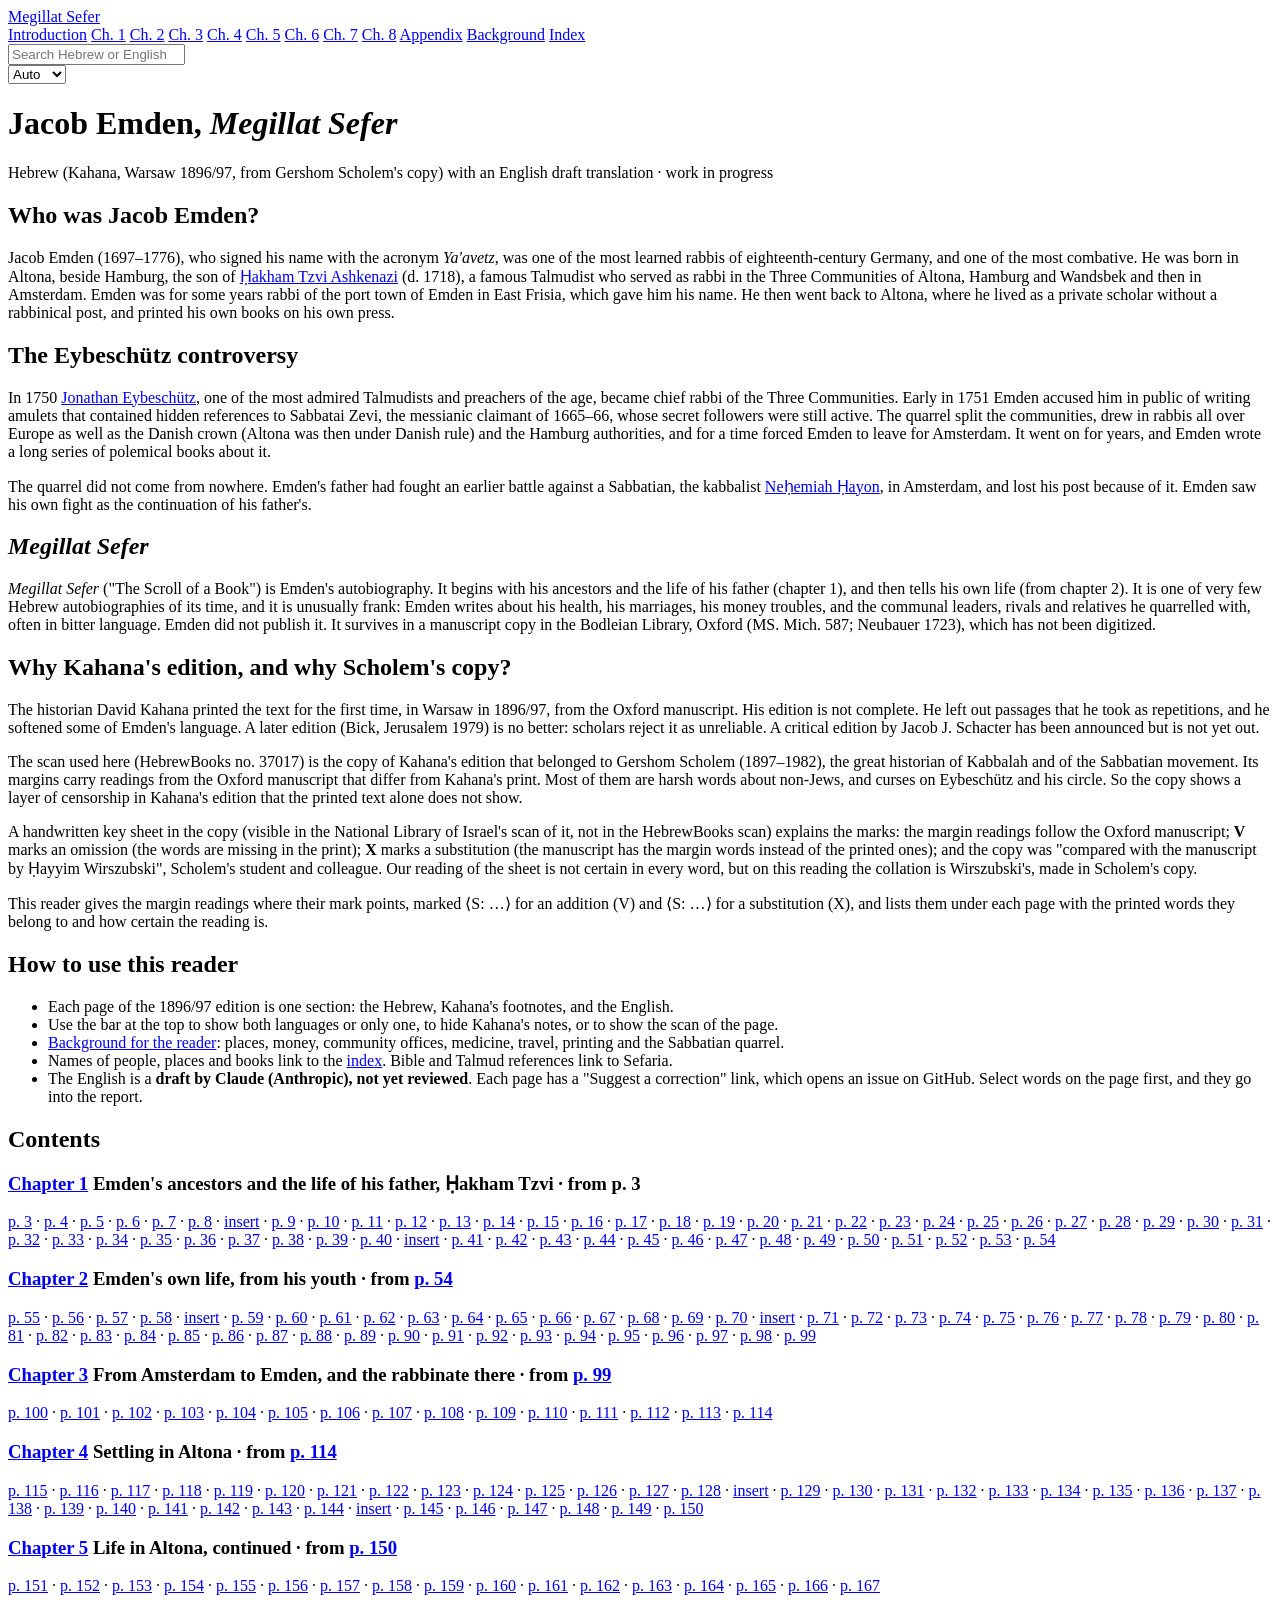
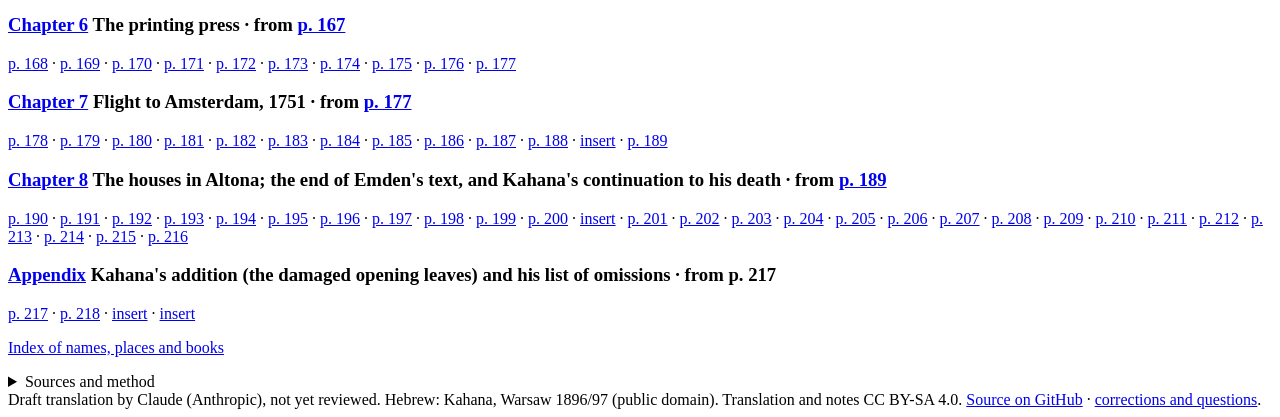
==== docs/index.html @ 3388c462 "Site review fixes: canonical and social tags, descriptions, lang on Hebrew text, CSS/JS version stam" ====
<!doctype html>
<html lang="en"><head><meta charset="utf-8"><meta name="viewport" content="width=device-width, initial-scale=1">
<title>Jacob Emden, Megillat Sefer: Hebrew and English</title>
<meta name="description" content="Reader for Jacob Emden&#x27;s autobiography Megillat Sefer: Kahana&#x27;s Hebrew text (1896/97) from Gershom Scholem&#x27;s annotated copy, with an English draft translation.">
<meta property="og:title" content="Jacob Emden, Megillat Sefer: Hebrew and English"><meta property="og:description" content="Reader for Jacob Emden&#x27;s autobiography Megillat Sefer: Kahana&#x27;s Hebrew text (1896/97) from Gershom Scholem&#x27;s annotated copy, with an English draft translation.">
<meta property="og:type" content="website">
<script>(function(){try{var t=localStorage.getItem('os-theme');if(t&&t!=='auto')document.documentElement.setAttribute('data-theme',t);}catch(e){}})();</script>
<link rel="preconnect" href="https://fonts.googleapis.com"><link rel="preconnect" href="https://fonts.gstatic.com" crossorigin>
<link href="https://fonts.googleapis.com/css2?family=Noto+Serif:ital,wght@0,400;0,600;1,400&family=Noto+Serif+Hebrew:wght@400;600&display=swap" rel="stylesheet">
<link rel="stylesheet" href="style.css?v=93be4be1">
<link rel="stylesheet" href="/assets/os.css">
<script src="/assets/os.js" defer></script>
<!--os:seo-->
<link rel="canonical" href="https://openseforim.org/emden/">
<meta property="og:url" content="https://openseforim.org/emden/">
<meta property="og:site_name" content="Open Seforim">
<meta property="og:image" content="https://openseforim.org/assets/og.png">
<meta property="og:image:width" content="1200">
<meta property="og:image:height" content="630">
<meta name="twitter:card" content="summary_large_image">
<link rel="icon" href="/favicon.svg" type="image/svg+xml">
<link rel="icon" href="/favicon.ico" sizes="any">
<link rel="apple-touch-icon" href="/apple-touch-icon.png">
<script type="application/ld+json">{"@context": "https://schema.org", "@type": "Book", "name": "Jacob Emden, Megillat Sefer", "url": "https://openseforim.org/emden/", "publisher": {"@type": "Organization", "name": "Open Seforim", "url": "https://openseforim.org/"}, "editor": {"@type": "Person", "name": "Ezra Brand"}, "isAccessibleForFree": true, "author": {"@type": "Person", "name": "Jacob Emden"}, "description": "Kahana's Hebrew text (1896/97) from Gershom Scholem's annotated copy, with an English draft translation.", "license": "https://creativecommons.org/licenses/by-sa/4.0/", "isBasedOn": {"@type": "Book", "name": "ed. David Kahana, Warsaw 1896/97 (Gershom Scholem's copy)", "url": "https://hebrewbooks.org/37017"}}</script>
<!--/os:seo-->
</head><body><div class="bar"><div class="wrap barin">
  <a class="brand" href="index.html">Megillat Sefer</a>
  <nav class="nav"><a href="index.html" aria-current=page>Introduction</a> <a href="ch1.html">Ch. 1</a> <a href="ch2.html">Ch. 2</a> <a href="ch3.html">Ch. 3</a> <a href="ch4.html">Ch. 4</a> <a href="ch5.html">Ch. 5</a> <a href="ch6.html">Ch. 6</a> <a href="ch7.html">Ch. 7</a> <a href="ch8.html">Ch. 8</a> <a href="ch9.html">Appendix</a> <a href="background.html">Background</a> <a href="names.html">Index</a></nav>
  <form class="sform" action="search.html" role="search"><input type="search" name="q" placeholder="Search Hebrew or English" aria-label="Search"></form>
  <select id="theme" aria-label="Theme"><option value="auto">Auto</option><option value="light">Light</option><option value="paper">Paper</option><option value="dark">Dark</option></select>
</div></div><div class="wrap" role="main"><div class="top"><h1>Jacob Emden, <i>Megillat Sefer</i></h1><p class="sub">Hebrew (Kahana, Warsaw 1896/97, from Gershom Scholem's copy) with an English draft translation · work in progress</p></div><div class="home"><article class="intro"><h2>Who was Jacob Emden?</h2>
<p>Jacob Emden (1697–1776), who signed his name with the acronym <em>Ya'avetz</em>, was one of the most learned rabbis of
eighteenth-century Germany, and one of the most combative. He was born in Altona, beside Hamburg, the son of
<a href="names.html#hakham-tzvi">Ḥakham Tzvi Ashkenazi</a> (d. 1718), a famous Talmudist who served as rabbi in the Three
Communities of Altona, Hamburg and Wandsbek and then in Amsterdam. Emden was for some years rabbi of the port town of
Emden in East Frisia, which gave him his name. He then went back to Altona, where he lived as a private scholar
without a rabbinical post, and printed his own books on his own press.</p>
<h2>The Eybeschütz controversy</h2>
<p>In 1750 <a href="names.html#eybeschutz">Jonathan Eybeschütz</a>, one of the most admired Talmudists and preachers of the age,
became chief rabbi of the Three Communities. Early in 1751 Emden accused him in public of writing amulets that
contained hidden references to Sabbatai Zevi, the messianic claimant of 1665–66, whose secret followers were still
active. The quarrel split the communities, drew in rabbis all over Europe as well as the Danish crown (Altona was
then under Danish rule) and the Hamburg authorities, and for a time forced Emden to leave for Amsterdam. It went on
for years, and Emden wrote a long series of polemical books about it.</p>
<p>The quarrel did not come from nowhere. Emden's father had fought an earlier battle against a Sabbatian, the
kabbalist <a href="names.html#hayon">Neḥemiah Ḥayon</a>, in Amsterdam, and lost his post because of it. Emden saw his own fight
as the continuation of his father's.</p>
<h2><em>Megillat Sefer</em></h2>
<p><em>Megillat Sefer</em> ("The Scroll of a Book") is Emden's autobiography. It begins with his ancestors and the life of his
father (chapter 1), and then tells his own life (from chapter 2). It is one of very few Hebrew autobiographies of
its time, and it is unusually frank: Emden writes about his health, his marriages, his money troubles, and the
communal leaders, rivals and relatives he quarrelled with, often in bitter language. Emden did not publish it. It
survives in a manuscript copy in the Bodleian Library, Oxford (MS. Mich. 587; Neubauer 1723), which has not been digitized.</p>
<h2>Why Kahana's edition, and why Scholem's copy?</h2>
<p>The historian David Kahana printed the text for the first time, in Warsaw in 1896/97, from the Oxford manuscript.
His edition is not complete. He left out passages that he took as repetitions, and he softened some of Emden's
language. A later edition (Bick, Jerusalem 1979) is no better: scholars reject it as unreliable. A critical edition
by Jacob J. Schacter has been announced but is not yet out.</p>
<p>The scan used here (HebrewBooks no. 37017) is the copy of Kahana's edition that belonged to Gershom Scholem
(1897–1982), the great historian of Kabbalah and of the Sabbatian movement. Its margins carry readings from the Oxford
manuscript that differ from Kahana's print. Most of them are harsh words about non-Jews, and curses on Eybeschütz and his
circle. So the copy shows a layer of censorship in Kahana's edition that the printed text alone does not show.</p>
<p>A handwritten key sheet in the copy (visible in the National Library of Israel's scan of it, not in the HebrewBooks
scan) explains the marks: the margin readings follow the Oxford manuscript; <strong>V</strong> marks an omission (the words are
missing in the print); <strong>X</strong> marks a substitution (the manuscript has the margin words instead of the printed ones); and
the copy was "compared with the manuscript by Ḥayyim Wirszubski", Scholem's student and colleague. Our reading of the
sheet is not certain in every word, but on this reading the collation is Wirszubski's, made in Scholem's copy.</p>
<p>This reader gives the margin readings where their mark points, marked <span class="sch sch-v">⟨S: …⟩</span> for an
addition (V) and <span class="sch sch-x">⟨S: …⟩</span> for a substitution (X), and lists them under each page with the
printed words they belong to and how certain the reading is.</p>
<h2>How to use this reader</h2>
<ul>
<li>Each page of the 1896/97 edition is one section: the Hebrew, Kahana's footnotes, and the English.</li>
<li>Use the bar at the top to show both languages or only one, to hide Kahana's notes, or to show the scan of the page.</li>
<li><a href="background.html">Background for the reader</a>: places, money, community offices, medicine, travel, printing and the Sabbatian quarrel.</li>
<li>Names of people, places and books link to the <a href="names.html">index</a>. Bible and Talmud references link to Sefaria.</li>
<li>The English is a <strong>draft by Claude (Anthropic), not yet reviewed</strong>. Each page has a "Suggest a correction" link,
  which opens an issue on GitHub. Select words on the page first, and they go into the report.</li>
</ul></article><aside class="contents"><h2>Contents</h2><div class="tocch"><h3><a href="ch1.html">Chapter 1</a> <span>Emden&#x27;s ancestors and the life of his father, Ḥakham Tzvi · from p. 3</span></h3><p class="toc"><a href="ch1.html#p3">p. 3</a> · <a href="ch1.html#p4">p. 4</a> · <a href="ch1.html#p5">p. 5</a> · <a href="ch1.html#p6">p. 6</a> · <a href="ch1.html#p7">p. 7</a> · <a href="ch1.html#p8">p. 8</a> · <a href="ch1.html#s17">insert</a> · <a href="ch1.html#p9">p. 9</a> · <a href="ch1.html#p10">p. 10</a> · <a href="ch1.html#p11">p. 11</a> · <a href="ch1.html#p12">p. 12</a> · <a href="ch1.html#p13">p. 13</a> · <a href="ch1.html#p14">p. 14</a> · <a href="ch1.html#p15">p. 15</a> · <a href="ch1.html#p16">p. 16</a> · <a href="ch1.html#p17">p. 17</a> · <a href="ch1.html#p18">p. 18</a> · <a href="ch1.html#p19">p. 19</a> · <a href="ch1.html#p20">p. 20</a> · <a href="ch1.html#p21">p. 21</a> · <a href="ch1.html#p22">p. 22</a> · <a href="ch1.html#p23">p. 23</a> · <a href="ch1.html#p24">p. 24</a> · <a href="ch1.html#p25">p. 25</a> · <a href="ch1.html#p26">p. 26</a> · <a href="ch1.html#p27">p. 27</a> · <a href="ch1.html#p28">p. 28</a> · <a href="ch1.html#p29">p. 29</a> · <a href="ch1.html#p30">p. 30</a> · <a href="ch1.html#p31">p. 31</a> · <a href="ch1.html#p32">p. 32</a> · <a href="ch1.html#p33">p. 33</a> · <a href="ch1.html#p34">p. 34</a> · <a href="ch1.html#p35">p. 35</a> · <a href="ch1.html#p36">p. 36</a> · <a href="ch1.html#p37">p. 37</a> · <a href="ch1.html#p38">p. 38</a> · <a href="ch1.html#p39">p. 39</a> · <a href="ch1.html#p40">p. 40</a> · <a href="ch1.html#s52">insert</a> · <a href="ch1.html#p41">p. 41</a> · <a href="ch1.html#p42">p. 42</a> · <a href="ch1.html#p43">p. 43</a> · <a href="ch1.html#p44">p. 44</a> · <a href="ch1.html#p45">p. 45</a> · <a href="ch1.html#p46">p. 46</a> · <a href="ch1.html#p47">p. 47</a> · <a href="ch1.html#p48">p. 48</a> · <a href="ch1.html#p49">p. 49</a> · <a href="ch1.html#p50">p. 50</a> · <a href="ch1.html#p51">p. 51</a> · <a href="ch1.html#p52">p. 52</a> · <a href="ch1.html#p53">p. 53</a> · <a href="ch1.html#p54">p. 54</a></p></div>
<div class="tocch"><h3><a href="ch2.html">Chapter 2</a> <span>Emden&#x27;s own life, from his youth · from <a href="ch1.html#chapter-2">p. 54</a></span></h3><p class="toc"><a href="ch2.html#p55">p. 55</a> · <a href="ch2.html#p56">p. 56</a> · <a href="ch2.html#p57">p. 57</a> · <a href="ch2.html#p58">p. 58</a> · <a href="ch2.html#s72">insert</a> · <a href="ch2.html#p59">p. 59</a> · <a href="ch2.html#p60">p. 60</a> · <a href="ch2.html#p61">p. 61</a> · <a href="ch2.html#p62">p. 62</a> · <a href="ch2.html#p63">p. 63</a> · <a href="ch2.html#p64">p. 64</a> · <a href="ch2.html#p65">p. 65</a> · <a href="ch2.html#p66">p. 66</a> · <a href="ch2.html#p67">p. 67</a> · <a href="ch2.html#p68">p. 68</a> · <a href="ch2.html#p69">p. 69</a> · <a href="ch2.html#p70">p. 70</a> · <a href="ch2.html#s85">insert</a> · <a href="ch2.html#p71">p. 71</a> · <a href="ch2.html#p72">p. 72</a> · <a href="ch2.html#p73">p. 73</a> · <a href="ch2.html#p74">p. 74</a> · <a href="ch2.html#p75">p. 75</a> · <a href="ch2.html#p76">p. 76</a> · <a href="ch2.html#p77">p. 77</a> · <a href="ch2.html#p78">p. 78</a> · <a href="ch2.html#p79">p. 79</a> · <a href="ch2.html#p80">p. 80</a> · <a href="ch2.html#p81">p. 81</a> · <a href="ch2.html#p82">p. 82</a> · <a href="ch2.html#p83">p. 83</a> · <a href="ch2.html#p84">p. 84</a> · <a href="ch2.html#p85">p. 85</a> · <a href="ch2.html#p86">p. 86</a> · <a href="ch2.html#p87">p. 87</a> · <a href="ch2.html#p88">p. 88</a> · <a href="ch2.html#p89">p. 89</a> · <a href="ch2.html#p90">p. 90</a> · <a href="ch2.html#p91">p. 91</a> · <a href="ch2.html#p92">p. 92</a> · <a href="ch2.html#p93">p. 93</a> · <a href="ch2.html#p94">p. 94</a> · <a href="ch2.html#p95">p. 95</a> · <a href="ch2.html#p96">p. 96</a> · <a href="ch2.html#p97">p. 97</a> · <a href="ch2.html#p98">p. 98</a> · <a href="ch2.html#p99">p. 99</a></p></div>
<div class="tocch"><h3><a href="ch3.html">Chapter 3</a> <span>From Amsterdam to Emden, and the rabbinate there · from <a href="ch2.html#chapter-3">p. 99</a></span></h3><p class="toc"><a href="ch3.html#p100">p. 100</a> · <a href="ch3.html#p101">p. 101</a> · <a href="ch3.html#p102">p. 102</a> · <a href="ch3.html#p103">p. 103</a> · <a href="ch3.html#p104">p. 104</a> · <a href="ch3.html#p105">p. 105</a> · <a href="ch3.html#p106">p. 106</a> · <a href="ch3.html#p107">p. 107</a> · <a href="ch3.html#p108">p. 108</a> · <a href="ch3.html#p109">p. 109</a> · <a href="ch3.html#p110">p. 110</a> · <a href="ch3.html#p111">p. 111</a> · <a href="ch3.html#p112">p. 112</a> · <a href="ch3.html#p113">p. 113</a> · <a href="ch3.html#p114">p. 114</a></p></div>
<div class="tocch"><h3><a href="ch4.html">Chapter 4</a> <span>Settling in Altona · from <a href="ch3.html#chapter-4">p. 114</a></span></h3><p class="toc"><a href="ch4.html#p115">p. 115</a> · <a href="ch4.html#p116">p. 116</a> · <a href="ch4.html#p117">p. 117</a> · <a href="ch4.html#p118">p. 118</a> · <a href="ch4.html#p119">p. 119</a> · <a href="ch4.html#p120">p. 120</a> · <a href="ch4.html#p121">p. 121</a> · <a href="ch4.html#p122">p. 122</a> · <a href="ch4.html#p123">p. 123</a> · <a href="ch4.html#p124">p. 124</a> · <a href="ch4.html#p125">p. 125</a> · <a href="ch4.html#p126">p. 126</a> · <a href="ch4.html#p127">p. 127</a> · <a href="ch4.html#p128">p. 128</a> · <a href="ch4.html#s145">insert</a> · <a href="ch4.html#p129">p. 129</a> · <a href="ch4.html#p130">p. 130</a> · <a href="ch4.html#p131">p. 131</a> · <a href="ch4.html#p132">p. 132</a> · <a href="ch4.html#p133">p. 133</a> · <a href="ch4.html#p134">p. 134</a> · <a href="ch4.html#p135">p. 135</a> · <a href="ch4.html#p136">p. 136</a> · <a href="ch4.html#p137">p. 137</a> · <a href="ch4.html#p138">p. 138</a> · <a href="ch4.html#p139">p. 139</a> · <a href="ch4.html#p140">p. 140</a> · <a href="ch4.html#p141">p. 141</a> · <a href="ch4.html#p142">p. 142</a> · <a href="ch4.html#p143">p. 143</a> · <a href="ch4.html#p144">p. 144</a> · <a href="ch4.html#s164">insert</a> · <a href="ch4.html#p145">p. 145</a> · <a href="ch4.html#p146">p. 146</a> · <a href="ch4.html#p147">p. 147</a> · <a href="ch4.html#p148">p. 148</a> · <a href="ch4.html#p149">p. 149</a> · <a href="ch4.html#p150">p. 150</a></p></div>
<div class="tocch"><h3><a href="ch5.html">Chapter 5</a> <span>Life in Altona, continued · from <a href="ch4.html#chapter-5">p. 150</a></span></h3><p class="toc"><a href="ch5.html#p151">p. 151</a> · <a href="ch5.html#p152">p. 152</a> · <a href="ch5.html#p153">p. 153</a> · <a href="ch5.html#p154">p. 154</a> · <a href="ch5.html#p155">p. 155</a> · <a href="ch5.html#p156">p. 156</a> · <a href="ch5.html#p157">p. 157</a> · <a href="ch5.html#p158">p. 158</a> · <a href="ch5.html#p159">p. 159</a> · <a href="ch5.html#p160">p. 160</a> · <a href="ch5.html#p161">p. 161</a> · <a href="ch5.html#p162">p. 162</a> · <a href="ch5.html#p163">p. 163</a> · <a href="ch5.html#p164">p. 164</a> · <a href="ch5.html#p165">p. 165</a> · <a href="ch5.html#p166">p. 166</a> · <a href="ch5.html#p167">p. 167</a></p></div>
<div class="tocch"><h3><a href="ch6.html">Chapter 6</a> <span>The printing press · from <a href="ch5.html#chapter-6">p. 167</a></span></h3><p class="toc"><a href="ch6.html#p168">p. 168</a> · <a href="ch6.html#p169">p. 169</a> · <a href="ch6.html#p170">p. 170</a> · <a href="ch6.html#p171">p. 171</a> · <a href="ch6.html#p172">p. 172</a> · <a href="ch6.html#p173">p. 173</a> · <a href="ch6.html#p174">p. 174</a> · <a href="ch6.html#p175">p. 175</a> · <a href="ch6.html#p176">p. 176</a> · <a href="ch6.html#p177">p. 177</a></p></div>
<div class="tocch"><h3><a href="ch7.html">Chapter 7</a> <span>Flight to Amsterdam, 1751 · from <a href="ch6.html#chapter-7">p. 177</a></span></h3><p class="toc"><a href="ch7.html#p178">p. 178</a> · <a href="ch7.html#p179">p. 179</a> · <a href="ch7.html#p180">p. 180</a> · <a href="ch7.html#p181">p. 181</a> · <a href="ch7.html#p182">p. 182</a> · <a href="ch7.html#p183">p. 183</a> · <a href="ch7.html#p184">p. 184</a> · <a href="ch7.html#p185">p. 185</a> · <a href="ch7.html#p186">p. 186</a> · <a href="ch7.html#p187">p. 187</a> · <a href="ch7.html#p188">p. 188</a> · <a href="ch7.html#s209">insert</a> · <a href="ch7.html#p189">p. 189</a></p></div>
<div class="tocch"><h3><a href="ch8.html">Chapter 8</a> <span>The houses in Altona; the end of Emden&#x27;s text, and Kahana&#x27;s continuation to his death · from <a href="ch7.html#chapter-8">p. 189</a></span></h3><p class="toc"><a href="ch8.html#p190">p. 190</a> · <a href="ch8.html#p191">p. 191</a> · <a href="ch8.html#p192">p. 192</a> · <a href="ch8.html#p193">p. 193</a> · <a href="ch8.html#p194">p. 194</a> · <a href="ch8.html#p195">p. 195</a> · <a href="ch8.html#p196">p. 196</a> · <a href="ch8.html#p197">p. 197</a> · <a href="ch8.html#p198">p. 198</a> · <a href="ch8.html#p199">p. 199</a> · <a href="ch8.html#p200">p. 200</a> · <a href="ch8.html#s223">insert</a> · <a href="ch8.html#p201">p. 201</a> · <a href="ch8.html#p202">p. 202</a> · <a href="ch8.html#p203">p. 203</a> · <a href="ch8.html#p204">p. 204</a> · <a href="ch8.html#p205">p. 205</a> · <a href="ch8.html#p206">p. 206</a> · <a href="ch8.html#p207">p. 207</a> · <a href="ch8.html#p208">p. 208</a> · <a href="ch8.html#p209">p. 209</a> · <a href="ch8.html#p210">p. 210</a> · <a href="ch8.html#p211">p. 211</a> · <a href="ch8.html#p212">p. 212</a> · <a href="ch8.html#p213">p. 213</a> · <a href="ch8.html#p214">p. 214</a> · <a href="ch8.html#p215">p. 215</a> · <a href="ch8.html#p216">p. 216</a></p></div>
<div class="tocch"><h3><a href="ch9.html">Appendix</a> <span>Kahana&#x27;s addition (the damaged opening leaves) and his list of omissions · from p. 217</span></h3><p class="toc"><a href="ch9.html#p217">p. 217</a> · <a href="ch9.html#p218">p. 218</a> · <a href="ch9.html#s251">insert</a> · <a href="ch9.html#s252">insert</a></p></div><p class="sub"><a href="names.html">Index of names, places and books</a></p></aside></div>
<details class="about"><summary>Sources and method</summary>
<p><b>Hebrew:</b> David Kahana's edition (Warsaw 1896/97), from the HebrewBooks scan no. 37017, which is Gershom
Scholem's copy (his library stamp is on scan p. 196). OCR by Kraken with the PP-OCRv6 model, then checked line by line
against the scan by Claude. Running heads and page numbers are removed; Kahana's footnote calls are shown as small
letters. The Pninim text of Bick's edition (Jerusalem 1979) was used only to find OCR errors.</p>
<p><b>English:</b> draft translation by Claude (Anthropic), not yet reviewed. Biblical phrases are given in standard
wording with the reference. Kahana's own footnotes are translated under each page.</p>
<p><b>Margin readings in Scholem's copy:</b> by a handwritten key sheet in the copy (seen in the National Library of
Israel's scan, IE12757688; not in the HebrewBooks scan), they follow the Oxford manuscript, V marks an omission and X a
substitution, and the copy was compared with the manuscript by Ḥayyim Wirszubski. Our reading of the sheet is not
certain in every word. The readings are shown as <span class="sch sch-v">⟨S: …⟩</span> (V, addition) or
<span class="sch sch-x">⟨S: …⟩</span> (X, substitution) where their mark points, and listed with their certainty
under each page; hover over a reading to see the printed words it belongs to. Where the type is not recorded the plain
style <span class="sch">⟨S: …⟩</span> is used. Typed sheets bound into the copy (after pp. 8, 40 and 70) and a
handwritten sheet (after p. 58) are given as "insert" sections. The HebrewBooks scan cuts off part of the right
margin; the NLI scan of the same copy (258 images) shows the full margins and has not yet been used.</p>
<p><b>Not the manuscript:</b> Kahana's text is not a full transcription of the Oxford manuscript (Bodleian, MS. Mich. 587; Neubauer
1723). A critical edition by Jacob J. Schacter has been announced.</p>
</details></div><script>(function(){var m={"p3": "ch1.html", "p4": "ch1.html", "p5": "ch1.html", "p6": "ch1.html", "p7": "ch1.html", "p8": "ch1.html", "s17": "ch1.html", "p9": "ch1.html", "p10": "ch1.html", "p11": "ch1.html", "p12": "ch1.html", "p13": "ch1.html", "p14": "ch1.html", "p15": "ch1.html", "p16": "ch1.html", "p17": "ch1.html", "p18": "ch1.html", "p19": "ch1.html", "p20": "ch1.html", "p21": "ch1.html", "p22": "ch1.html", "p23": "ch1.html", "p24": "ch1.html", "p25": "ch1.html", "p26": "ch1.html", "p27": "ch1.html", "p28": "ch1.html", "p29": "ch1.html", "p30": "ch1.html", "p31": "ch1.html", "p32": "ch1.html", "p33": "ch1.html", "p34": "ch1.html", "p35": "ch1.html", "p36": "ch1.html", "p37": "ch1.html", "p38": "ch1.html", "p39": "ch1.html", "p40": "ch1.html", "s52": "ch1.html", "p41": "ch1.html", "p42": "ch1.html", "p43": "ch1.html", "p44": "ch1.html", "p45": "ch1.html", "p46": "ch1.html", "p47": "ch1.html", "p48": "ch1.html", "p49": "ch1.html", "p50": "ch1.html", "p51": "ch1.html", "p52": "ch1.html", "p53": "ch1.html", "p54": "ch1.html", "p55": "ch2.html", "p56": "ch2.html", "p57": "ch2.html", "p58": "ch2.html", "s72": "ch2.html", "p59": "ch2.html", "p60": "ch2.html", "p61": "ch2.html", "p62": "ch2.html", "p63": "ch2.html", "p64": "ch2.html", "p65": "ch2.html", "p66": "ch2.html", "p67": "ch2.html", "p68": "ch2.html", "p69": "ch2.html", "p70": "ch2.html", "s85": "ch2.html", "p71": "ch2.html", "p72": "ch2.html", "p73": "ch2.html", "p74": "ch2.html", "p75": "ch2.html", "p76": "ch2.html", "p77": "ch2.html", "p78": "ch2.html", "p79": "ch2.html", "p80": "ch2.html", "p81": "ch2.html", "p82": "ch2.html", "p83": "ch2.html", "p84": "ch2.html", "p85": "ch2.html", "p86": "ch2.html", "p87": "ch2.html", "p88": "ch2.html", "p89": "ch2.html", "p90": "ch2.html", "p91": "ch2.html", "p92": "ch2.html", "p93": "ch2.html", "p94": "ch2.html", "p95": "ch2.html", "p96": "ch2.html", "p97": "ch2.html", "p98": "ch2.html", "p99": "ch2.html", "p100": "ch3.html", "p101": "ch3.html", "p102": "ch3.html", "p103": "ch3.html", "p104": "ch3.html", "p105": "ch3.html", "p106": "ch3.html", "p107": "ch3.html", "p108": "ch3.html", "p109": "ch3.html", "p110": "ch3.html", "p111": "ch3.html", "p112": "ch3.html", "p113": "ch3.html", "p114": "ch3.html", "p115": "ch4.html", "p116": "ch4.html", "p117": "ch4.html", "p118": "ch4.html", "p119": "ch4.html", "p120": "ch4.html", "p121": "ch4.html", "p122": "ch4.html", "p123": "ch4.html", "p124": "ch4.html", "p125": "ch4.html", "p126": "ch4.html", "p127": "ch4.html", "p128": "ch4.html", "s145": "ch4.html", "p129": "ch4.html", "p130": "ch4.html", "p131": "ch4.html", "p132": "ch4.html", "p133": "ch4.html", "p134": "ch4.html", "p135": "ch4.html", "p136": "ch4.html", "p137": "ch4.html", "p138": "ch4.html", "p139": "ch4.html", "p140": "ch4.html", "p141": "ch4.html", "p142": "ch4.html", "p143": "ch4.html", "p144": "ch4.html", "s164": "ch4.html", "p145": "ch4.html", "p146": "ch4.html", "p147": "ch4.html", "p148": "ch4.html", "p149": "ch4.html", "p150": "ch4.html", "p151": "ch5.html", "p152": "ch5.html", "p153": "ch5.html", "p154": "ch5.html", "p155": "ch5.html", "p156": "ch5.html", "p157": "ch5.html", "p158": "ch5.html", "p159": "ch5.html", "p160": "ch5.html", "p161": "ch5.html", "p162": "ch5.html", "p163": "ch5.html", "p164": "ch5.html", "p165": "ch5.html", "p166": "ch5.html", "p167": "ch5.html", "p168": "ch6.html", "p169": "ch6.html", "p170": "ch6.html", "p171": "ch6.html", "p172": "ch6.html", "p173": "ch6.html", "p174": "ch6.html", "p175": "ch6.html", "p176": "ch6.html", "p177": "ch6.html", "p178": "ch7.html", "p179": "ch7.html", "p180": "ch7.html", "p181": "ch7.html", "p182": "ch7.html", "p183": "ch7.html", "p184": "ch7.html", "p185": "ch7.html", "p186": "ch7.html", "p187": "ch7.html", "p188": "ch7.html", "s209": "ch7.html", "p189": "ch7.html", "p190": "ch8.html", "p191": "ch8.html", "p192": "ch8.html", "p193": "ch8.html", "p194": "ch8.html", "p195": "ch8.html", "p196": "ch8.html", "p197": "ch8.html", "p198": "ch8.html", "p199": "ch8.html", "p200": "ch8.html", "s223": "ch8.html", "p201": "ch8.html", "p202": "ch8.html", "p203": "ch8.html", "p204": "ch8.html", "p205": "ch8.html", "p206": "ch8.html", "p207": "ch8.html", "p208": "ch8.html", "p209": "ch8.html", "p210": "ch8.html", "p211": "ch8.html", "p212": "ch8.html", "p213": "ch8.html", "p214": "ch8.html", "p215": "ch8.html", "p216": "ch8.html", "p217": "ch9.html", "p218": "ch9.html", "s251": "ch9.html", "s252": "ch9.html"};var h=location.hash.slice(1);if(m[h])location.replace(m[h]+'#'+h);})();</script><footer class="wrap foot">Draft translation by Claude (Anthropic), not yet reviewed. Hebrew: Kahana, Warsaw 1896/97 (public domain).
Translation and notes CC BY-SA 4.0. <a href="https://github.com/openseforim/emden">Source on GitHub</a> · <a href="https://github.com/openseforim/emden/issues">corrections and questions</a>.</footer>
<script src="app.js?v=55bc13a6"></script>
</body></html>
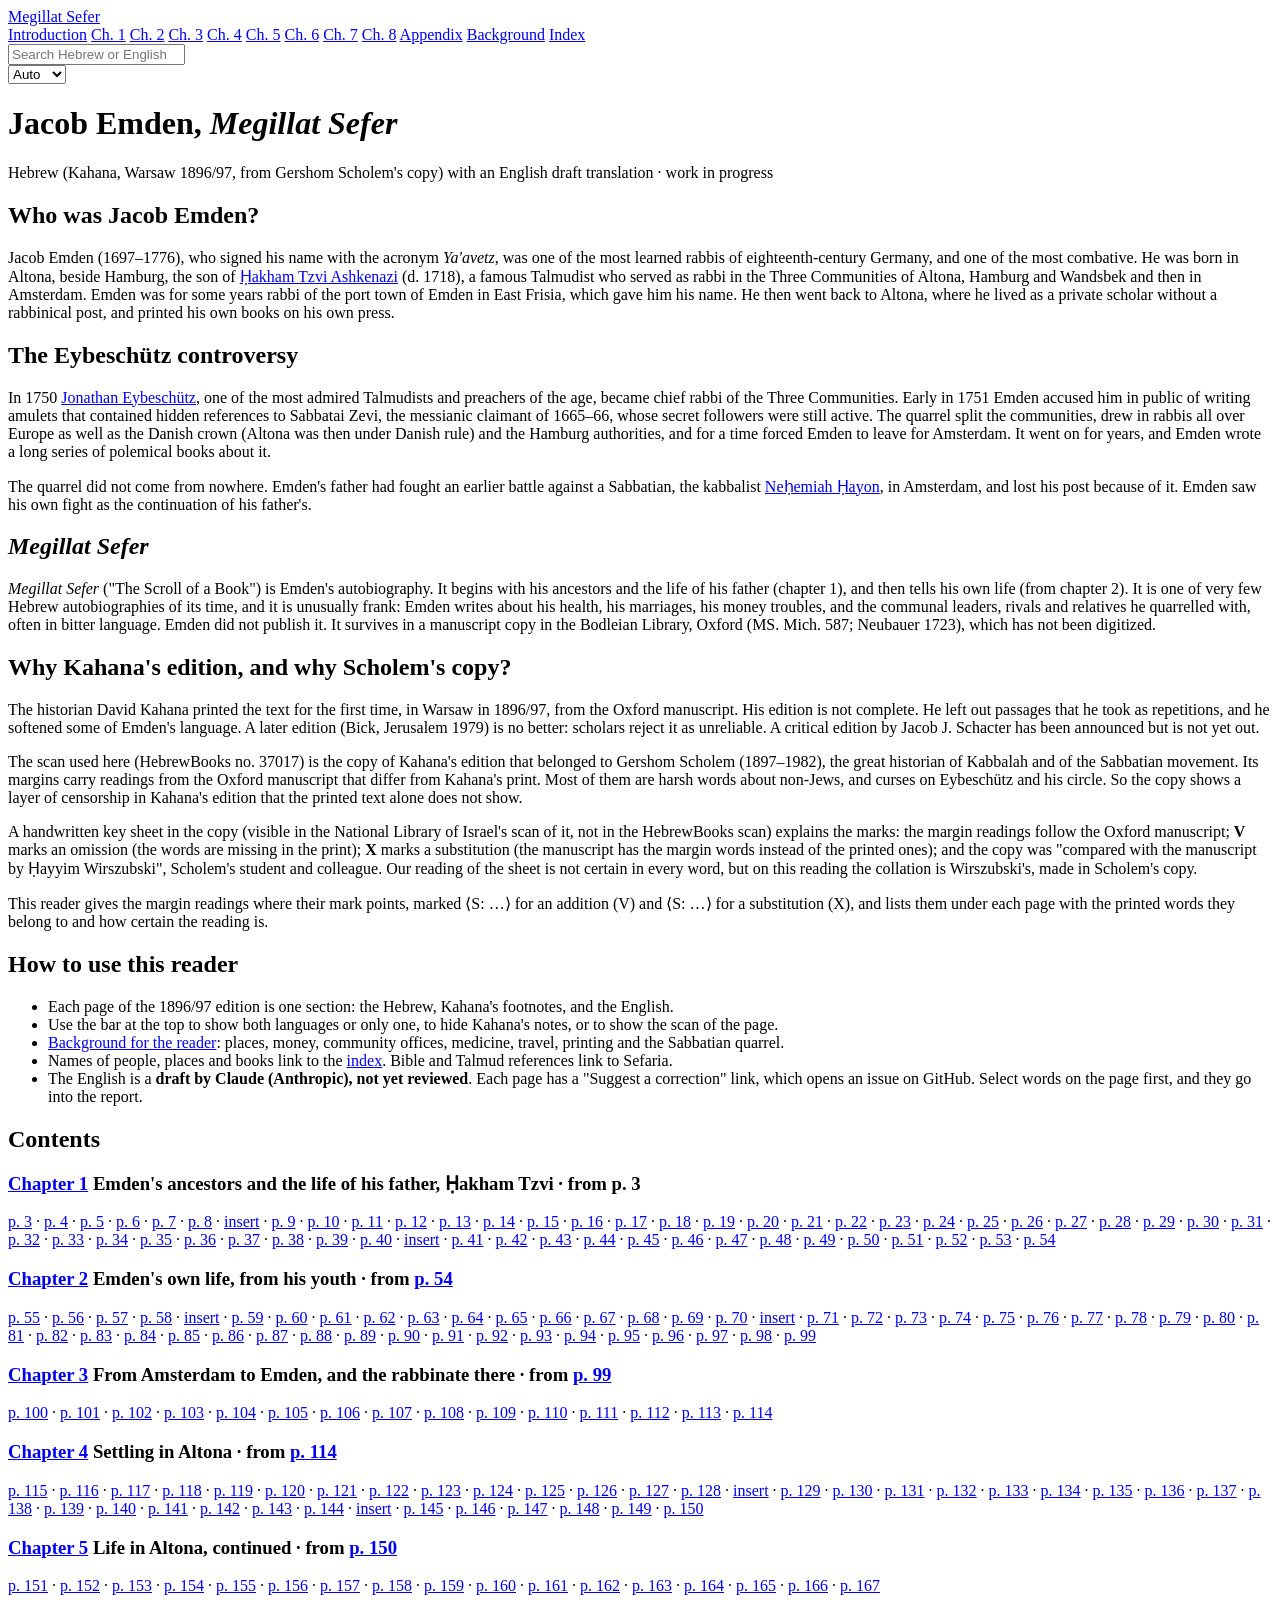
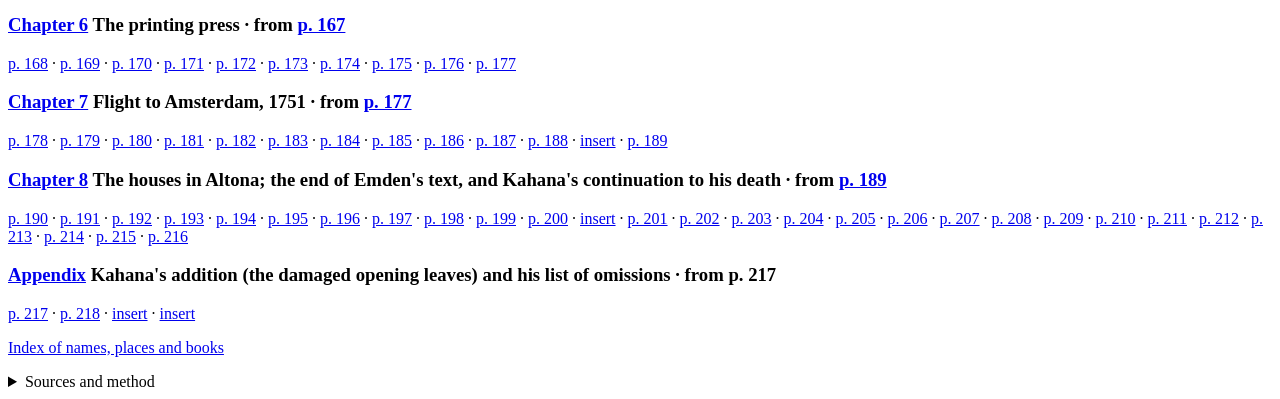
==== commit 890db16a: "UX pass: one label per action, no duplicate footers, status labels, strip and footer polish Co-Autho" ====
--- a/docs/index.html
+++ b/docs/index.html
@@ -103,7 +103,5 @@
 margin; the NLI scan of the same copy (258 images) shows the full margins and has not yet been used.</p>
 <p><b>Not the manuscript:</b> Kahana's text is not a full transcription of the Oxford manuscript (Bodleian, MS. Mich. 587; Neubauer
 1723). A critical edition by Jacob J. Schacter has been announced.</p>
-</details></div><script>(function(){var m={"p3": "ch1.html", "p4": "ch1.html", "p5": "ch1.html", "p6": "ch1.html", "p7": "ch1.html", "p8": "ch1.html", "s17": "ch1.html", "p9": "ch1.html", "p10": "ch1.html", "p11": "ch1.html", "p12": "ch1.html", "p13": "ch1.html", "p14": "ch1.html", "p15": "ch1.html", "p16": "ch1.html", "p17": "ch1.html", "p18": "ch1.html", "p19": "ch1.html", "p20": "ch1.html", "p21": "ch1.html", "p22": "ch1.html", "p23": "ch1.html", "p24": "ch1.html", "p25": "ch1.html", "p26": "ch1.html", "p27": "ch1.html", "p28": "ch1.html", "p29": "ch1.html", "p30": "ch1.html", "p31": "ch1.html", "p32": "ch1.html", "p33": "ch1.html", "p34": "ch1.html", "p35": "ch1.html", "p36": "ch1.html", "p37": "ch1.html", "p38": "ch1.html", "p39": "ch1.html", "p40": "ch1.html", "s52": "ch1.html", "p41": "ch1.html", "p42": "ch1.html", "p43": "ch1.html", "p44": "ch1.html", "p45": "ch1.html", "p46": "ch1.html", "p47": "ch1.html", "p48": "ch1.html", "p49": "ch1.html", "p50": "ch1.html", "p51": "ch1.html", "p52": "ch1.html", "p53": "ch1.html", "p54": "ch1.html", "p55": "ch2.html", "p56": "ch2.html", "p57": "ch2.html", "p58": "ch2.html", "s72": "ch2.html", "p59": "ch2.html", "p60": "ch2.html", "p61": "ch2.html", "p62": "ch2.html", "p63": "ch2.html", "p64": "ch2.html", "p65": "ch2.html", "p66": "ch2.html", "p67": "ch2.html", "p68": "ch2.html", "p69": "ch2.html", "p70": "ch2.html", "s85": "ch2.html", "p71": "ch2.html", "p72": "ch2.html", "p73": "ch2.html", "p74": "ch2.html", "p75": "ch2.html", "p76": "ch2.html", "p77": "ch2.html", "p78": "ch2.html", "p79": "ch2.html", "p80": "ch2.html", "p81": "ch2.html", "p82": "ch2.html", "p83": "ch2.html", "p84": "ch2.html", "p85": "ch2.html", "p86": "ch2.html", "p87": "ch2.html", "p88": "ch2.html", "p89": "ch2.html", "p90": "ch2.html", "p91": "ch2.html", "p92": "ch2.html", "p93": "ch2.html", "p94": "ch2.html", "p95": "ch2.html", "p96": "ch2.html", "p97": "ch2.html", "p98": "ch2.html", "p99": "ch2.html", "p100": "ch3.html", "p101": "ch3.html", "p102": "ch3.html", "p103": "ch3.html", "p104": "ch3.html", "p105": "ch3.html", "p106": "ch3.html", "p107": "ch3.html", "p108": "ch3.html", "p109": "ch3.html", "p110": "ch3.html", "p111": "ch3.html", "p112": "ch3.html", "p113": "ch3.html", "p114": "ch3.html", "p115": "ch4.html", "p116": "ch4.html", "p117": "ch4.html", "p118": "ch4.html", "p119": "ch4.html", "p120": "ch4.html", "p121": "ch4.html", "p122": "ch4.html", "p123": "ch4.html", "p124": "ch4.html", "p125": "ch4.html", "p126": "ch4.html", "p127": "ch4.html", "p128": "ch4.html", "s145": "ch4.html", "p129": "ch4.html", "p130": "ch4.html", "p131": "ch4.html", "p132": "ch4.html", "p133": "ch4.html", "p134": "ch4.html", "p135": "ch4.html", "p136": "ch4.html", "p137": "ch4.html", "p138": "ch4.html", "p139": "ch4.html", "p140": "ch4.html", "p141": "ch4.html", "p142": "ch4.html", "p143": "ch4.html", "p144": "ch4.html", "s164": "ch4.html", "p145": "ch4.html", "p146": "ch4.html", "p147": "ch4.html", "p148": "ch4.html", "p149": "ch4.html", "p150": "ch4.html", "p151": "ch5.html", "p152": "ch5.html", "p153": "ch5.html", "p154": "ch5.html", "p155": "ch5.html", "p156": "ch5.html", "p157": "ch5.html", "p158": "ch5.html", "p159": "ch5.html", "p160": "ch5.html", "p161": "ch5.html", "p162": "ch5.html", "p163": "ch5.html", "p164": "ch5.html", "p165": "ch5.html", "p166": "ch5.html", "p167": "ch5.html", "p168": "ch6.html", "p169": "ch6.html", "p170": "ch6.html", "p171": "ch6.html", "p172": "ch6.html", "p173": "ch6.html", "p174": "ch6.html", "p175": "ch6.html", "p176": "ch6.html", "p177": "ch6.html", "p178": "ch7.html", "p179": "ch7.html", "p180": "ch7.html", "p181": "ch7.html", "p182": "ch7.html", "p183": "ch7.html", "p184": "ch7.html", "p185": "ch7.html", "p186": "ch7.html", "p187": "ch7.html", "p188": "ch7.html", "s209": "ch7.html", "p189": "ch7.html", "p190": "ch8.html", "p191": "ch8.html", "p192": "ch8.html", "p193": "ch8.html", "p194": "ch8.html", "p195": "ch8.html", "p196": "ch8.html", "p197": "ch8.html", "p198": "ch8.html", "p199": "ch8.html", "p200": "ch8.html", "s223": "ch8.html", "p201": "ch8.html", "p202": "ch8.html", "p203": "ch8.html", "p204": "ch8.html", "p205": "ch8.html", "p206": "ch8.html", "p207": "ch8.html", "p208": "ch8.html", "p209": "ch8.html", "p210": "ch8.html", "p211": "ch8.html", "p212": "ch8.html", "p213": "ch8.html", "p214": "ch8.html", "p215": "ch8.html", "p216": "ch8.html", "p217": "ch9.html", "p218": "ch9.html", "s251": "ch9.html", "s252": "ch9.html"};var h=location.hash.slice(1);if(m[h])location.replace(m[h]+'#'+h);})();</script><footer class="wrap foot">Draft translation by Claude (Anthropic), not yet reviewed. Hebrew: Kahana, Warsaw 1896/97 (public domain).
-Translation and notes CC BY-SA 4.0. <a href="https://github.com/openseforim/emden">Source on GitHub</a> · <a href="https://github.com/openseforim/emden/issues">corrections and questions</a>.</footer>
-<script src="app.js?v=55bc13a6"></script>
+</details></div><script>(function(){var m={"p3": "ch1.html", "p4": "ch1.html", "p5": "ch1.html", "p6": "ch1.html", "p7": "ch1.html", "p8": "ch1.html", "s17": "ch1.html", "p9": "ch1.html", "p10": "ch1.html", "p11": "ch1.html", "p12": "ch1.html", "p13": "ch1.html", "p14": "ch1.html", "p15": "ch1.html", "p16": "ch1.html", "p17": "ch1.html", "p18": "ch1.html", "p19": "ch1.html", "p20": "ch1.html", "p21": "ch1.html", "p22": "ch1.html", "p23": "ch1.html", "p24": "ch1.html", "p25": "ch1.html", "p26": "ch1.html", "p27": "ch1.html", "p28": "ch1.html", "p29": "ch1.html", "p30": "ch1.html", "p31": "ch1.html", "p32": "ch1.html", "p33": "ch1.html", "p34": "ch1.html", "p35": "ch1.html", "p36": "ch1.html", "p37": "ch1.html", "p38": "ch1.html", "p39": "ch1.html", "p40": "ch1.html", "s52": "ch1.html", "p41": "ch1.html", "p42": "ch1.html", "p43": "ch1.html", "p44": "ch1.html", "p45": "ch1.html", "p46": "ch1.html", "p47": "ch1.html", "p48": "ch1.html", "p49": "ch1.html", "p50": "ch1.html", "p51": "ch1.html", "p52": "ch1.html", "p53": "ch1.html", "p54": "ch1.html", "p55": "ch2.html", "p56": "ch2.html", "p57": "ch2.html", "p58": "ch2.html", "s72": "ch2.html", "p59": "ch2.html", "p60": "ch2.html", "p61": "ch2.html", "p62": "ch2.html", "p63": "ch2.html", "p64": "ch2.html", "p65": "ch2.html", "p66": "ch2.html", "p67": "ch2.html", "p68": "ch2.html", "p69": "ch2.html", "p70": "ch2.html", "s85": "ch2.html", "p71": "ch2.html", "p72": "ch2.html", "p73": "ch2.html", "p74": "ch2.html", "p75": "ch2.html", "p76": "ch2.html", "p77": "ch2.html", "p78": "ch2.html", "p79": "ch2.html", "p80": "ch2.html", "p81": "ch2.html", "p82": "ch2.html", "p83": "ch2.html", "p84": "ch2.html", "p85": "ch2.html", "p86": "ch2.html", "p87": "ch2.html", "p88": "ch2.html", "p89": "ch2.html", "p90": "ch2.html", "p91": "ch2.html", "p92": "ch2.html", "p93": "ch2.html", "p94": "ch2.html", "p95": "ch2.html", "p96": "ch2.html", "p97": "ch2.html", "p98": "ch2.html", "p99": "ch2.html", "p100": "ch3.html", "p101": "ch3.html", "p102": "ch3.html", "p103": "ch3.html", "p104": "ch3.html", "p105": "ch3.html", "p106": "ch3.html", "p107": "ch3.html", "p108": "ch3.html", "p109": "ch3.html", "p110": "ch3.html", "p111": "ch3.html", "p112": "ch3.html", "p113": "ch3.html", "p114": "ch3.html", "p115": "ch4.html", "p116": "ch4.html", "p117": "ch4.html", "p118": "ch4.html", "p119": "ch4.html", "p120": "ch4.html", "p121": "ch4.html", "p122": "ch4.html", "p123": "ch4.html", "p124": "ch4.html", "p125": "ch4.html", "p126": "ch4.html", "p127": "ch4.html", "p128": "ch4.html", "s145": "ch4.html", "p129": "ch4.html", "p130": "ch4.html", "p131": "ch4.html", "p132": "ch4.html", "p133": "ch4.html", "p134": "ch4.html", "p135": "ch4.html", "p136": "ch4.html", "p137": "ch4.html", "p138": "ch4.html", "p139": "ch4.html", "p140": "ch4.html", "p141": "ch4.html", "p142": "ch4.html", "p143": "ch4.html", "p144": "ch4.html", "s164": "ch4.html", "p145": "ch4.html", "p146": "ch4.html", "p147": "ch4.html", "p148": "ch4.html", "p149": "ch4.html", "p150": "ch4.html", "p151": "ch5.html", "p152": "ch5.html", "p153": "ch5.html", "p154": "ch5.html", "p155": "ch5.html", "p156": "ch5.html", "p157": "ch5.html", "p158": "ch5.html", "p159": "ch5.html", "p160": "ch5.html", "p161": "ch5.html", "p162": "ch5.html", "p163": "ch5.html", "p164": "ch5.html", "p165": "ch5.html", "p166": "ch5.html", "p167": "ch5.html", "p168": "ch6.html", "p169": "ch6.html", "p170": "ch6.html", "p171": "ch6.html", "p172": "ch6.html", "p173": "ch6.html", "p174": "ch6.html", "p175": "ch6.html", "p176": "ch6.html", "p177": "ch6.html", "p178": "ch7.html", "p179": "ch7.html", "p180": "ch7.html", "p181": "ch7.html", "p182": "ch7.html", "p183": "ch7.html", "p184": "ch7.html", "p185": "ch7.html", "p186": "ch7.html", "p187": "ch7.html", "p188": "ch7.html", "s209": "ch7.html", "p189": "ch7.html", "p190": "ch8.html", "p191": "ch8.html", "p192": "ch8.html", "p193": "ch8.html", "p194": "ch8.html", "p195": "ch8.html", "p196": "ch8.html", "p197": "ch8.html", "p198": "ch8.html", "p199": "ch8.html", "p200": "ch8.html", "s223": "ch8.html", "p201": "ch8.html", "p202": "ch8.html", "p203": "ch8.html", "p204": "ch8.html", "p205": "ch8.html", "p206": "ch8.html", "p207": "ch8.html", "p208": "ch8.html", "p209": "ch8.html", "p210": "ch8.html", "p211": "ch8.html", "p212": "ch8.html", "p213": "ch8.html", "p214": "ch8.html", "p215": "ch8.html", "p216": "ch8.html", "p217": "ch9.html", "p218": "ch9.html", "s251": "ch9.html", "s252": "ch9.html"};var h=location.hash.slice(1);if(m[h])location.replace(m[h]+'#'+h);})();</script><script src="app.js?v=55bc13a6"></script>
 </body></html>
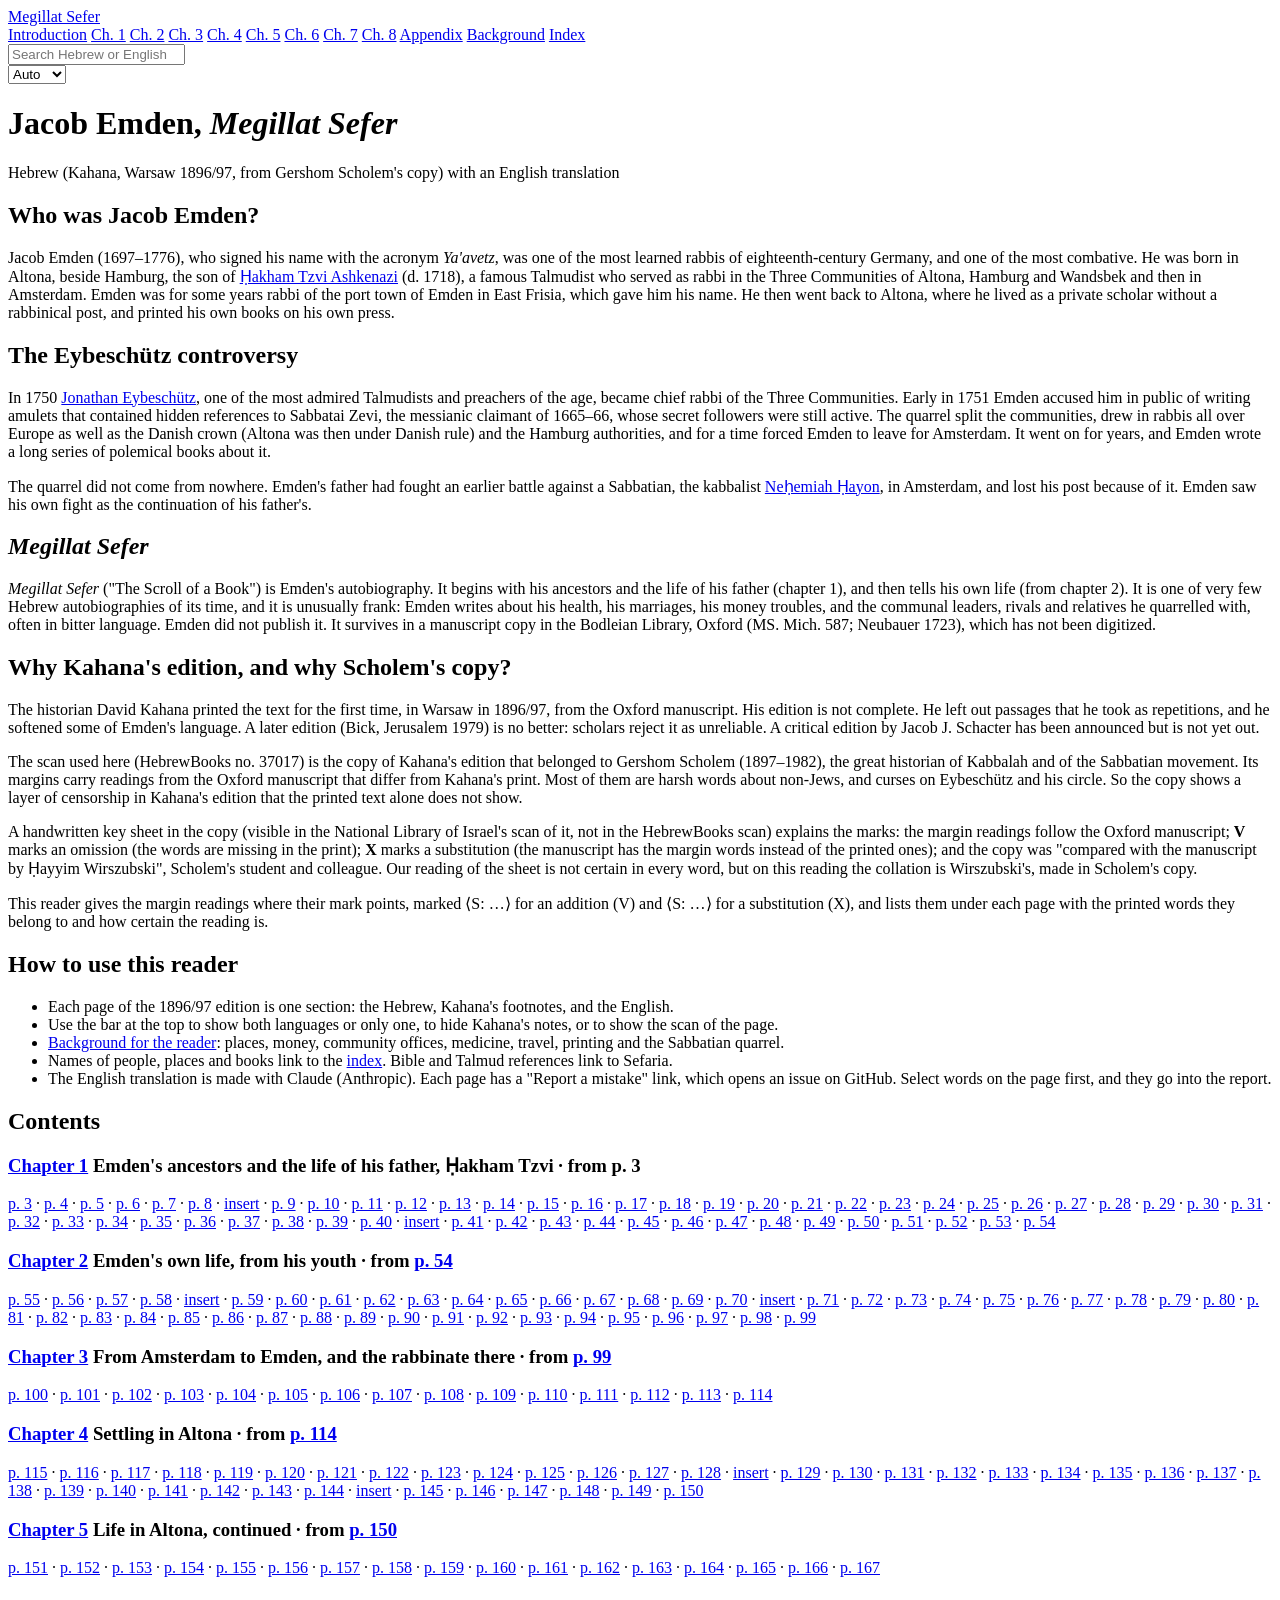
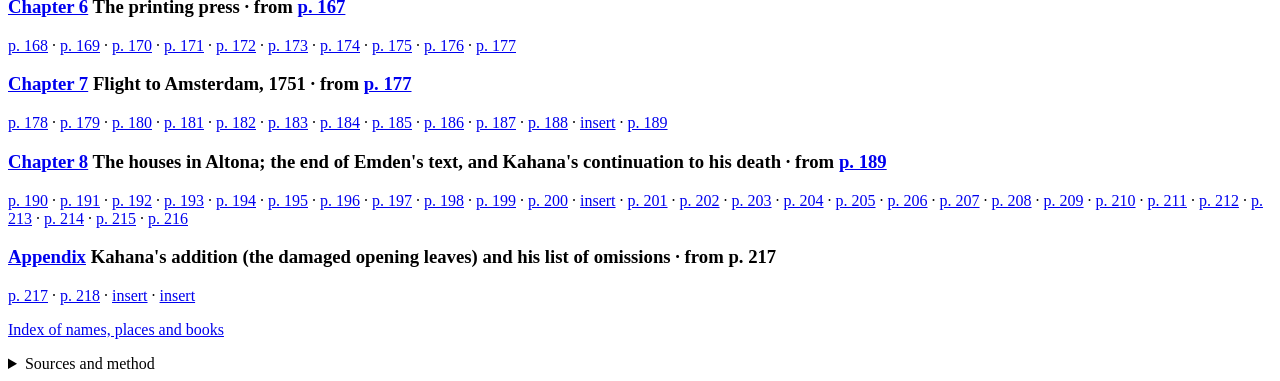
==== commit 566a50ce: "Tone pass: one status pattern, no "draft", less hedging, book titles in italics; Emden complete Co-A" ====
--- a/docs/index.html
+++ b/docs/index.html
@@ -1,8 +1,8 @@
 <!doctype html>
 <html lang="en"><head><meta charset="utf-8"><meta name="viewport" content="width=device-width, initial-scale=1">
 <title>Jacob Emden, Megillat Sefer: Hebrew and English</title>
-<meta name="description" content="Reader for Jacob Emden&#x27;s autobiography Megillat Sefer: Kahana&#x27;s Hebrew text (1896/97) from Gershom Scholem&#x27;s annotated copy, with an English draft translation.">
-<meta property="og:title" content="Jacob Emden, Megillat Sefer: Hebrew and English"><meta property="og:description" content="Reader for Jacob Emden&#x27;s autobiography Megillat Sefer: Kahana&#x27;s Hebrew text (1896/97) from Gershom Scholem&#x27;s annotated copy, with an English draft translation.">
+<meta name="description" content="Reader for Jacob Emden&#x27;s autobiography Megillat Sefer: Kahana&#x27;s Hebrew text (1896/97) from Gershom Scholem&#x27;s annotated copy, with an English translation.">
+<meta property="og:title" content="Jacob Emden, Megillat Sefer: Hebrew and English"><meta property="og:description" content="Reader for Jacob Emden&#x27;s autobiography Megillat Sefer: Kahana&#x27;s Hebrew text (1896/97) from Gershom Scholem&#x27;s annotated copy, with an English translation.">
 <meta property="og:type" content="website">
 <script>(function(){try{var t=localStorage.getItem('os-theme');if(t&&t!=='auto')document.documentElement.setAttribute('data-theme',t);}catch(e){}})();</script>
 <link rel="preconnect" href="https://fonts.googleapis.com"><link rel="preconnect" href="https://fonts.gstatic.com" crossorigin>
@@ -21,14 +21,14 @@
 <link rel="icon" href="/favicon.svg" type="image/svg+xml">
 <link rel="icon" href="/favicon.ico" sizes="any">
 <link rel="apple-touch-icon" href="/apple-touch-icon.png">
-<script type="application/ld+json">{"@context": "https://schema.org", "@type": "Book", "name": "Jacob Emden, Megillat Sefer", "url": "https://openseforim.org/emden/", "publisher": {"@type": "Organization", "name": "Open Seforim", "url": "https://openseforim.org/"}, "editor": {"@type": "Person", "name": "Ezra Brand"}, "isAccessibleForFree": true, "author": {"@type": "Person", "name": "Jacob Emden"}, "description": "Kahana's Hebrew text (1896/97) from Gershom Scholem's annotated copy, with an English draft translation.", "license": "https://creativecommons.org/licenses/by-sa/4.0/", "isBasedOn": {"@type": "Book", "name": "ed. David Kahana, Warsaw 1896/97 (Gershom Scholem's copy)", "url": "https://hebrewbooks.org/37017"}}</script>
+<script type="application/ld+json">{"@context": "https://schema.org", "@type": "Book", "name": "Jacob Emden, Megillat Sefer", "url": "https://openseforim.org/emden/", "publisher": {"@type": "Organization", "name": "Open Seforim", "url": "https://openseforim.org/"}, "editor": {"@type": "Person", "name": "Ezra Brand"}, "isAccessibleForFree": true, "author": {"@type": "Person", "name": "Jacob Emden"}, "description": "Kahana's Hebrew text (1896/97) from Gershom Scholem's annotated copy, with an English translation.", "license": "https://creativecommons.org/licenses/by-sa/4.0/", "isBasedOn": {"@type": "Book", "name": "ed. David Kahana, Warsaw 1896/97 (Gershom Scholem's copy)", "url": "https://hebrewbooks.org/37017"}}</script>
 <!--/os:seo-->
 </head><body><div class="bar"><div class="wrap barin">
   <a class="brand" href="index.html">Megillat Sefer</a>
   <nav class="nav"><a href="index.html" aria-current=page>Introduction</a> <a href="ch1.html">Ch. 1</a> <a href="ch2.html">Ch. 2</a> <a href="ch3.html">Ch. 3</a> <a href="ch4.html">Ch. 4</a> <a href="ch5.html">Ch. 5</a> <a href="ch6.html">Ch. 6</a> <a href="ch7.html">Ch. 7</a> <a href="ch8.html">Ch. 8</a> <a href="ch9.html">Appendix</a> <a href="background.html">Background</a> <a href="names.html">Index</a></nav>
   <form class="sform" action="search.html" role="search"><input type="search" name="q" placeholder="Search Hebrew or English" aria-label="Search"></form>
   <select id="theme" aria-label="Theme"><option value="auto">Auto</option><option value="light">Light</option><option value="paper">Paper</option><option value="dark">Dark</option></select>
-</div></div><div class="wrap" role="main"><div class="top"><h1>Jacob Emden, <i>Megillat Sefer</i></h1><p class="sub">Hebrew (Kahana, Warsaw 1896/97, from Gershom Scholem's copy) with an English draft translation · work in progress</p></div><div class="home"><article class="intro"><h2>Who was Jacob Emden?</h2>
+</div></div><div class="wrap" role="main"><div class="top"><h1>Jacob Emden, <i>Megillat Sefer</i></h1><p class="sub">Hebrew (Kahana, Warsaw 1896/97, from Gershom Scholem's copy) with an English translation</p></div><div class="home"><article class="intro"><h2>Who was Jacob Emden?</h2>
 <p>Jacob Emden (1697–1776), who signed his name with the acronym <em>Ya'avetz</em>, was one of the most learned rabbis of
 eighteenth-century Germany, and one of the most combative. He was born in Altona, beside Hamburg, the son of
 <a href="names.html#hakham-tzvi">Ḥakham Tzvi Ashkenazi</a> (d. 1718), a famous Talmudist who served as rabbi in the Three
@@ -74,7 +74,7 @@
 <li>Use the bar at the top to show both languages or only one, to hide Kahana's notes, or to show the scan of the page.</li>
 <li><a href="background.html">Background for the reader</a>: places, money, community offices, medicine, travel, printing and the Sabbatian quarrel.</li>
 <li>Names of people, places and books link to the <a href="names.html">index</a>. Bible and Talmud references link to Sefaria.</li>
-<li>The English is a <strong>draft by Claude (Anthropic), not yet reviewed</strong>. Each page has a "Suggest a correction" link,
+<li>The English translation is made with Claude (Anthropic). Each page has a "Report a mistake" link,
   which opens an issue on GitHub. Select words on the page first, and they go into the report.</li>
 </ul></article><aside class="contents"><h2>Contents</h2><div class="tocch"><h3><a href="ch1.html">Chapter 1</a> <span>Emden&#x27;s ancestors and the life of his father, Ḥakham Tzvi · from p. 3</span></h3><p class="toc"><a href="ch1.html#p3">p. 3</a> · <a href="ch1.html#p4">p. 4</a> · <a href="ch1.html#p5">p. 5</a> · <a href="ch1.html#p6">p. 6</a> · <a href="ch1.html#p7">p. 7</a> · <a href="ch1.html#p8">p. 8</a> · <a href="ch1.html#s17">insert</a> · <a href="ch1.html#p9">p. 9</a> · <a href="ch1.html#p10">p. 10</a> · <a href="ch1.html#p11">p. 11</a> · <a href="ch1.html#p12">p. 12</a> · <a href="ch1.html#p13">p. 13</a> · <a href="ch1.html#p14">p. 14</a> · <a href="ch1.html#p15">p. 15</a> · <a href="ch1.html#p16">p. 16</a> · <a href="ch1.html#p17">p. 17</a> · <a href="ch1.html#p18">p. 18</a> · <a href="ch1.html#p19">p. 19</a> · <a href="ch1.html#p20">p. 20</a> · <a href="ch1.html#p21">p. 21</a> · <a href="ch1.html#p22">p. 22</a> · <a href="ch1.html#p23">p. 23</a> · <a href="ch1.html#p24">p. 24</a> · <a href="ch1.html#p25">p. 25</a> · <a href="ch1.html#p26">p. 26</a> · <a href="ch1.html#p27">p. 27</a> · <a href="ch1.html#p28">p. 28</a> · <a href="ch1.html#p29">p. 29</a> · <a href="ch1.html#p30">p. 30</a> · <a href="ch1.html#p31">p. 31</a> · <a href="ch1.html#p32">p. 32</a> · <a href="ch1.html#p33">p. 33</a> · <a href="ch1.html#p34">p. 34</a> · <a href="ch1.html#p35">p. 35</a> · <a href="ch1.html#p36">p. 36</a> · <a href="ch1.html#p37">p. 37</a> · <a href="ch1.html#p38">p. 38</a> · <a href="ch1.html#p39">p. 39</a> · <a href="ch1.html#p40">p. 40</a> · <a href="ch1.html#s52">insert</a> · <a href="ch1.html#p41">p. 41</a> · <a href="ch1.html#p42">p. 42</a> · <a href="ch1.html#p43">p. 43</a> · <a href="ch1.html#p44">p. 44</a> · <a href="ch1.html#p45">p. 45</a> · <a href="ch1.html#p46">p. 46</a> · <a href="ch1.html#p47">p. 47</a> · <a href="ch1.html#p48">p. 48</a> · <a href="ch1.html#p49">p. 49</a> · <a href="ch1.html#p50">p. 50</a> · <a href="ch1.html#p51">p. 51</a> · <a href="ch1.html#p52">p. 52</a> · <a href="ch1.html#p53">p. 53</a> · <a href="ch1.html#p54">p. 54</a></p></div>
 <div class="tocch"><h3><a href="ch2.html">Chapter 2</a> <span>Emden&#x27;s own life, from his youth · from <a href="ch1.html#chapter-2">p. 54</a></span></h3><p class="toc"><a href="ch2.html#p55">p. 55</a> · <a href="ch2.html#p56">p. 56</a> · <a href="ch2.html#p57">p. 57</a> · <a href="ch2.html#p58">p. 58</a> · <a href="ch2.html#s72">insert</a> · <a href="ch2.html#p59">p. 59</a> · <a href="ch2.html#p60">p. 60</a> · <a href="ch2.html#p61">p. 61</a> · <a href="ch2.html#p62">p. 62</a> · <a href="ch2.html#p63">p. 63</a> · <a href="ch2.html#p64">p. 64</a> · <a href="ch2.html#p65">p. 65</a> · <a href="ch2.html#p66">p. 66</a> · <a href="ch2.html#p67">p. 67</a> · <a href="ch2.html#p68">p. 68</a> · <a href="ch2.html#p69">p. 69</a> · <a href="ch2.html#p70">p. 70</a> · <a href="ch2.html#s85">insert</a> · <a href="ch2.html#p71">p. 71</a> · <a href="ch2.html#p72">p. 72</a> · <a href="ch2.html#p73">p. 73</a> · <a href="ch2.html#p74">p. 74</a> · <a href="ch2.html#p75">p. 75</a> · <a href="ch2.html#p76">p. 76</a> · <a href="ch2.html#p77">p. 77</a> · <a href="ch2.html#p78">p. 78</a> · <a href="ch2.html#p79">p. 79</a> · <a href="ch2.html#p80">p. 80</a> · <a href="ch2.html#p81">p. 81</a> · <a href="ch2.html#p82">p. 82</a> · <a href="ch2.html#p83">p. 83</a> · <a href="ch2.html#p84">p. 84</a> · <a href="ch2.html#p85">p. 85</a> · <a href="ch2.html#p86">p. 86</a> · <a href="ch2.html#p87">p. 87</a> · <a href="ch2.html#p88">p. 88</a> · <a href="ch2.html#p89">p. 89</a> · <a href="ch2.html#p90">p. 90</a> · <a href="ch2.html#p91">p. 91</a> · <a href="ch2.html#p92">p. 92</a> · <a href="ch2.html#p93">p. 93</a> · <a href="ch2.html#p94">p. 94</a> · <a href="ch2.html#p95">p. 95</a> · <a href="ch2.html#p96">p. 96</a> · <a href="ch2.html#p97">p. 97</a> · <a href="ch2.html#p98">p. 98</a> · <a href="ch2.html#p99">p. 99</a></p></div>
@@ -90,7 +90,7 @@
 Scholem's copy (his library stamp is on scan p. 196). OCR by Kraken with the PP-OCRv6 model, then checked line by line
 against the scan by Claude. Running heads and page numbers are removed; Kahana's footnote calls are shown as small
 letters. The Pninim text of Bick's edition (Jerusalem 1979) was used only to find OCR errors.</p>
-<p><b>English:</b> draft translation by Claude (Anthropic), not yet reviewed. Biblical phrases are given in standard
+<p><b>English:</b> translation made with Claude (Anthropic). Biblical phrases are given in standard
 wording with the reference. Kahana's own footnotes are translated under each page.</p>
 <p><b>Margin readings in Scholem's copy:</b> by a handwritten key sheet in the copy (seen in the National Library of
 Israel's scan, IE12757688; not in the HebrewBooks scan), they follow the Oxford manuscript, V marks an omission and X a
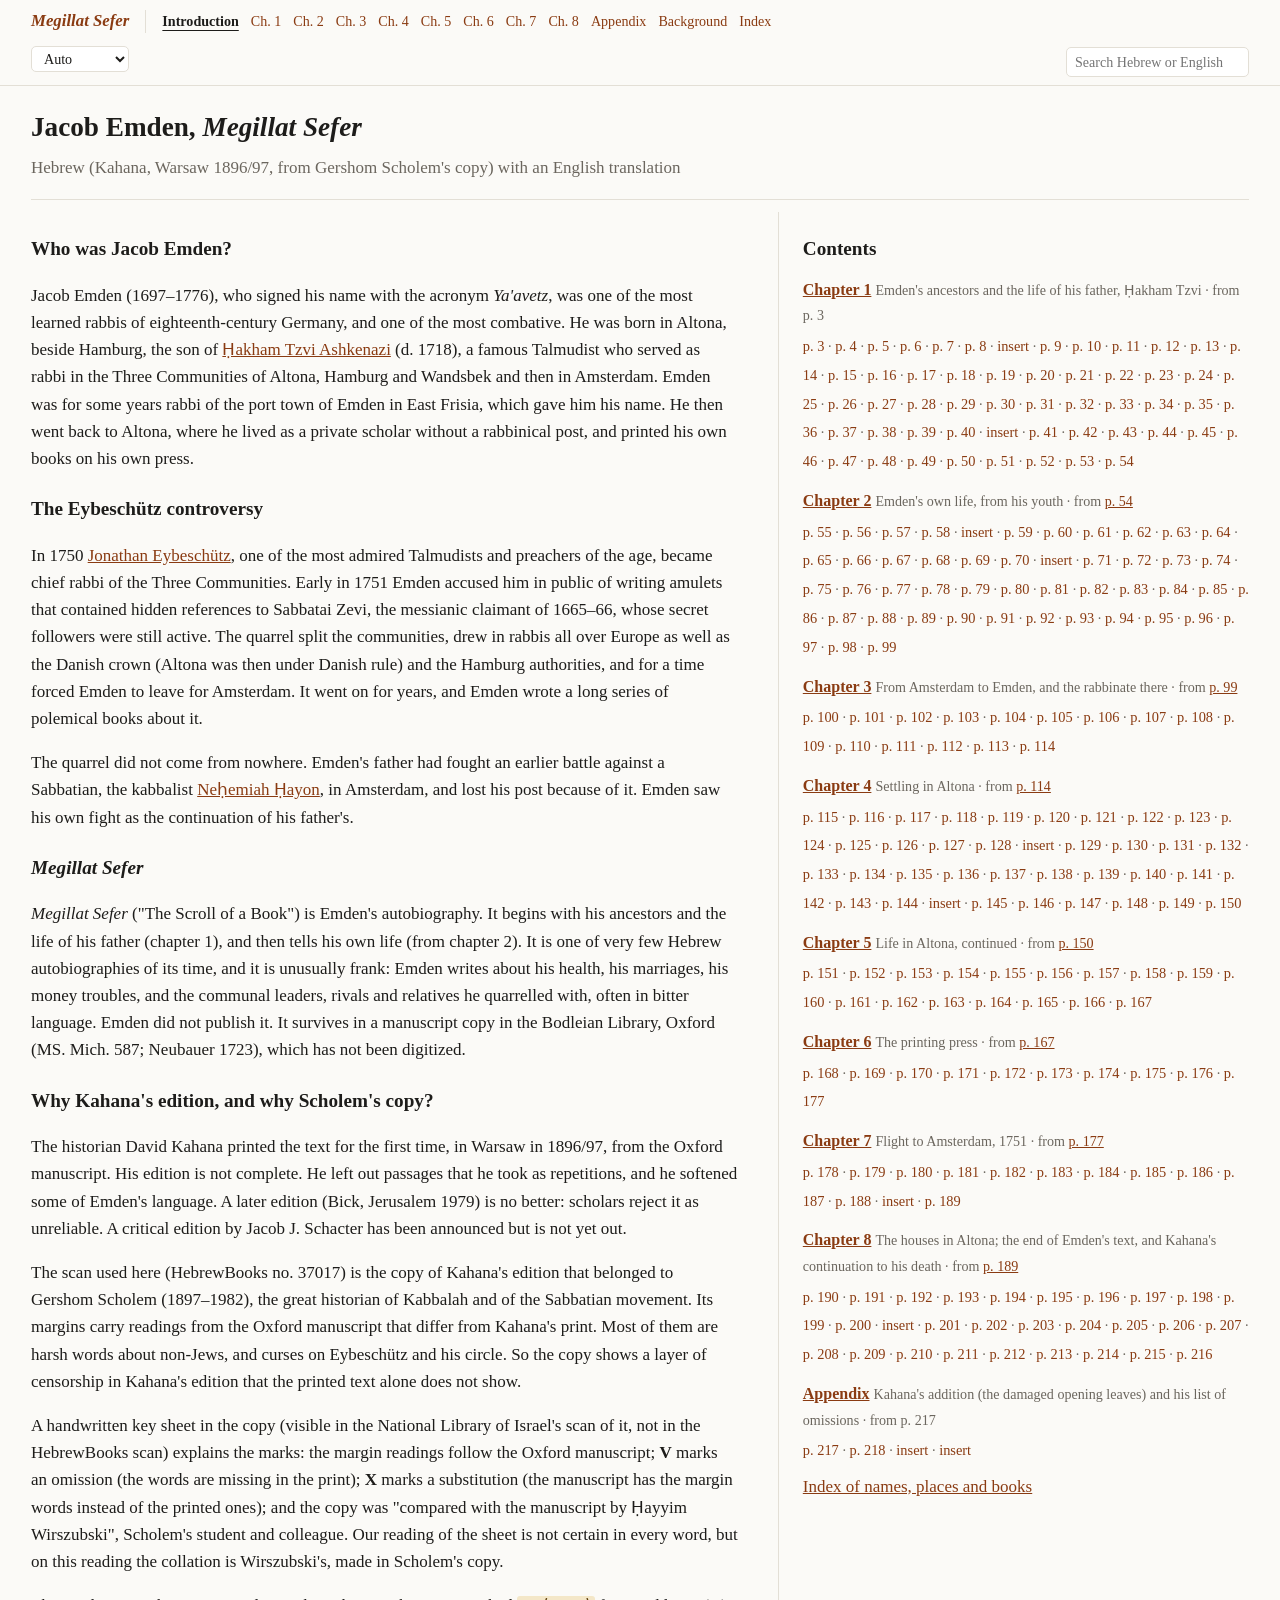
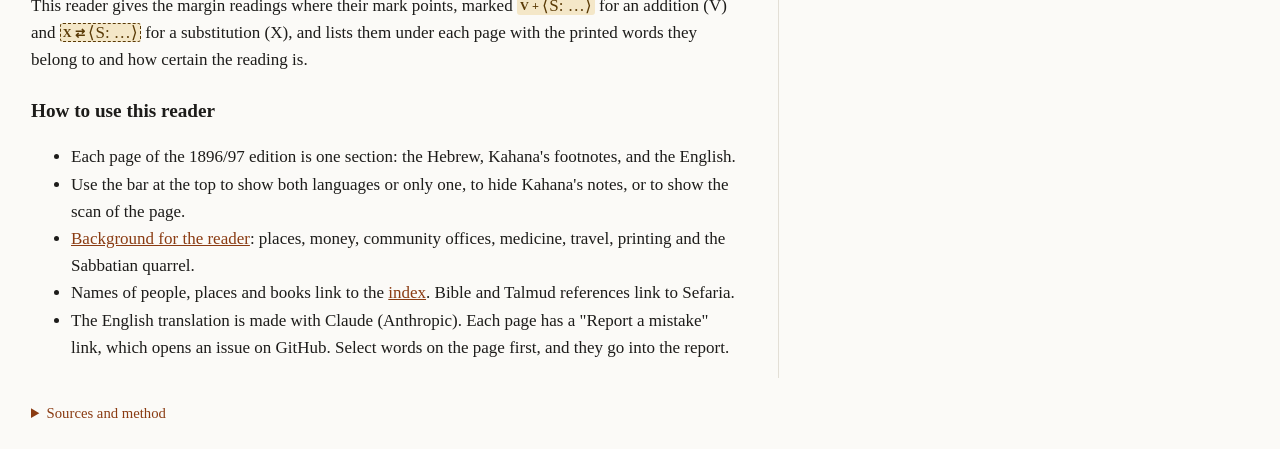
==== commit 63b4853a: "Zenodo DOI (concept DOI, newest release): work.json, CITATION.cff, citation_doi tag, README Co-Autho" ====
--- a/docs/index.html
+++ b/docs/index.html
@@ -1,5 +1,5 @@
 <!doctype html>
-<html lang="en"><head><meta charset="utf-8"><meta name="viewport" content="width=device-width, initial-scale=1">
+<html lang="en"><head><!--os:early--><script>(function(){try{var d=document.documentElement,L=localStorage,t=L.getItem('os-theme')||'auto';if(t==='paper'&&d.classList.contains('os-own-palette'))t='light';if(t!=='auto')d.setAttribute('data-theme',t);var m=document.createElement('meta');m.name='color-scheme';m.content=t==='dark'?'dark':t==='auto'?'light dark':'light';document.head.appendChild(m);var s=L.getItem('os-size'),h=L.getItem('os-he'),b=L.getItem('bh-size');if(s===null&&b){s=b;L.setItem('os-size',b)}if(s)d.setAttribute('data-os-size',s);var F={frank:'Frank+Ruhl+Libre:wght@400;600',david:'David+Libre:wght@400;500'};if(h){d.setAttribute('data-os-he',h);if(F[h]){var l=document.createElement('link');l.rel='stylesheet';l.setAttribute('data-os-font',F[h]);l.href='https://fonts.googleapis.com/css2?family='+F[h]+'&display=swap';document.head.appendChild(l)}}}catch(e){}})()</script><!--/os:early--><meta charset="utf-8"><meta name="viewport" content="width=device-width, initial-scale=1">
 <title>Jacob Emden, Megillat Sefer: Hebrew and English</title>
 <meta name="description" content="Reader for Jacob Emden&#x27;s autobiography Megillat Sefer: Kahana&#x27;s Hebrew text (1896/97) from Gershom Scholem&#x27;s annotated copy, with an English translation.">
 <meta property="og:title" content="Jacob Emden, Megillat Sefer: Hebrew and English"><meta property="og:description" content="Reader for Jacob Emden&#x27;s autobiography Megillat Sefer: Kahana&#x27;s Hebrew text (1896/97) from Gershom Scholem&#x27;s annotated copy, with an English translation.">
@@ -21,6 +21,14 @@
 <link rel="icon" href="/favicon.svg" type="image/svg+xml">
 <link rel="icon" href="/favicon.ico" sizes="any">
 <link rel="apple-touch-icon" href="/apple-touch-icon.png">
+<meta name="citation_title" content="Jacob Emden, Megillat Sefer">
+<meta name="citation_author" content="Jacob Emden">
+<meta name="citation_author" content="Brand, Ezra">
+<meta name="citation_publication_date" content="2026">
+<meta name="citation_publisher" content="Open Seforim">
+<meta name="citation_language" content="en">
+<meta name="citation_public_url" content="https://openseforim.org/emden/">
+<meta name="citation_doi" content="10.5281/zenodo.24458128">
 <script type="application/ld+json">{"@context": "https://schema.org", "@type": "Book", "name": "Jacob Emden, Megillat Sefer", "url": "https://openseforim.org/emden/", "publisher": {"@type": "Organization", "name": "Open Seforim", "url": "https://openseforim.org/"}, "editor": {"@type": "Person", "name": "Ezra Brand"}, "isAccessibleForFree": true, "author": {"@type": "Person", "name": "Jacob Emden"}, "description": "Kahana's Hebrew text (1896/97) from Gershom Scholem's annotated copy, with an English translation.", "license": "https://creativecommons.org/licenses/by-sa/4.0/", "isBasedOn": {"@type": "Book", "name": "ed. David Kahana, Warsaw 1896/97 (Gershom Scholem's copy)", "url": "https://hebrewbooks.org/37017"}}</script>
 <!--/os:seo-->
 </head><body><div class="bar"><div class="wrap barin">
--- a/docs/style.css
+++ b/docs/style.css
@@ -0,0 +1,107 @@
+:root{--bg:#fbfaf7;--fg:#1d1c1a;--muted:#6b665e;--line:#e3dfd6;--accent:#8a3b12;--sch:#f4e7c8;--schfg:#5a3a06;--card:#fff;--badge:#efe9dc}
+@media (prefers-color-scheme: dark){:root:not([data-theme="light"]):not([data-theme="paper"]){--bg:#17161a;--fg:#e9e6df;--muted:#a19b90;--line:#34313a;--accent:#e39a6c;--sch:#3d3320;--schfg:#f0d69a;--card:#1f1e23;--badge:#2a282e}}
+:root[data-theme="dark"]{--bg:#17161a;--fg:#e9e6df;--muted:#a19b90;--line:#34313a;--accent:#e39a6c;--sch:#3d3320;--schfg:#f0d69a;--card:#1f1e23;--badge:#2a282e}
+:root[data-theme="light"]{--bg:#fbfaf7;--fg:#1d1c1a;--muted:#6b665e;--line:#e3dfd6;--accent:#8a3b12;--sch:#f4e7c8;--schfg:#5a3a06;--card:#fff;--badge:#efe9dc}
+:root[data-theme="paper"]{--bg:#f3ead6;--fg:#3a2e1f;--muted:#7a6a52;--line:#dccdab;--accent:#8a3b12;--sch:#e8d3a3;--schfg:#4f3204;--card:#f8f1e1;--badge:#e9dcbd}
+*{box-sizing:border-box}
+html{scroll-padding-top:110px}
+body{margin:0;background:var(--bg);color:var(--fg);font:17px/1.6 "Noto Serif",Georgia,serif}
+a{color:var(--accent)}
+.wrap{max-width:1250px;margin:0 auto;padding:0 16px}
+body.show-scan .wrap{max-width:1700px}
+
+/* top bar */
+.bar{position:sticky;top:0;z-index:10;background:var(--bg);border-bottom:1px solid var(--line);font-size:.88rem}
+.barin{display:flex;flex-wrap:wrap;align-items:center;gap:6px 16px;padding-top:8px;padding-bottom:8px}
+.brand{font-weight:600;text-decoration:none;color:var(--accent);font-style:italic;font-size:1.05rem}
+.nav{display:flex;flex-wrap:wrap;gap:4px 12px}
+.nav a{text-decoration:none}.nav a[aria-current]{color:var(--fg);font-weight:600;text-decoration:underline;text-underline-offset:4px}
+.ctl{display:flex;flex-wrap:wrap;align-items:center;gap:6px 12px}
+/* the bar in two rows on wide screens: work and chapters above; view controls, display and search below */
+@media (min-width:801px){.barin{display:grid;grid-template-columns:auto 1fr auto auto;align-items:center;gap:6px 16px}
+  .barin>.brand{grid-row:1;grid-column:1}.barin>.nav{grid-row:1;grid-column:2/5;border-left:1px solid var(--line);padding-left:16px}
+  .barin>.ctl{grid-row:2;grid-column:1/3;padding-top:6px;border-top:1px dashed var(--line)}
+  .barin>.os-disp-btn{grid-row:2;grid-column:3}.barin>.sform{grid-row:2;grid-column:4}
+  .barin>.os-disp-btn,.barin>.sform{margin-top:6px}}
+.ctl label{display:inline-flex;align-items:center;gap:4px;cursor:pointer;white-space:nowrap}
+.seg{display:inline-flex;border:1px solid var(--line);border-radius:5px;overflow:hidden}
+.seg button{background:none;border:0;border-left:1px solid var(--line);color:var(--fg);font:inherit;padding:2px 9px;cursor:pointer}
+.seg button:first-child{border-left:0}
+.seg button[aria-pressed="true"]{background:var(--accent);color:var(--bg)}
+.sform{margin-left:0}.barin>.os-disp-btn{margin-left:auto}
+.sform input,#theme,.bigsearch input,.bigsearch select{font:inherit;background:var(--card);color:var(--fg);border:1px solid var(--line);border-radius:5px;padding:3px 8px}
+.sform input{width:13em}
+
+.top{padding:20px 0 8px;border-bottom:1px solid var(--line)}
+h1{font-size:1.7rem;margin:0 0 4px}h1 .sub{font-size:1rem;font-weight:400}
+.sub{color:var(--muted);margin:0 0 10px}
+.toc{font-size:.9rem;color:var(--muted);line-height:2;margin:4px 0 8px}.toc a{text-decoration:none}
+.tocch h3{font-size:1rem;margin:12px 0 0}.tocch h3 span{font-weight:400;color:var(--muted);font-size:.88rem}
+details.pages summary,details.about summary{cursor:pointer;color:var(--accent);font-size:.92rem}
+details.about{margin:24px 0;font-size:.95rem}
+
+/* home */
+.home{display:grid;grid-template-columns:minmax(0,1.5fr) minmax(0,1fr);gap:40px;padding-top:12px}
+.intro h2{font-size:1.2rem;margin:22px 0 6px}
+.contents{border-left:1px solid var(--line);padding-left:24px}
+.contents h2{font-size:1.2rem;margin:22px 0 6px}
+
+/* reader */
+.page{border-bottom:1px solid var(--line);padding:24px 0}
+.page header{display:flex;justify-content:space-between;align-items:baseline;gap:6px 12px;flex-wrap:wrap}
+.page h2{font-size:1.15rem;margin:0}.page h2 a{color:inherit;text-decoration:none}
+.meta{display:flex;flex-wrap:wrap;gap:4px 12px;align-items:baseline;font-size:.82rem;color:var(--muted)}
+.meta a{color:var(--muted)}
+.badge{background:var(--badge);border-radius:10px;padding:1px 8px}
+.badge.reviewed{background:#d9ead3;color:#24451b}
+.cols{display:flex;gap:32px;margin-top:12px}
+.cols>*{flex:1 1 0;min-width:0}
+.he{font-family:"Noto Serif Hebrew",serif;font-size:1.12rem;line-height:1.9}
+.scanimg{display:none;margin:0}
+.scanimg img{width:100%;height:auto;border:1px solid var(--line);background:#fff}
+.scanimg figcaption{font-size:.8rem;color:var(--muted)}
+:root[data-theme="dark"] .scanimg img{filter:invert(.88) hue-rotate(180deg)}
+@media (prefers-color-scheme: dark){:root:not([data-theme]) .scanimg img{filter:invert(.88) hue-rotate(180deg)}}
+:root[data-theme="paper"] .scanimg img{filter:sepia(.35);background:#f8f1e1}
+body.show-scan .scanimg{display:block}
+body.view-he .en,body.view-en .he{display:none}
+body.no-knotes .knotes,body.no-knotes .knotes-en,body.no-knotes .fn,body.no-knotes .fn-en{display:none}
+.fn{color:var(--accent);font-size:.7em}
+.knotes{font-size:.85rem;color:var(--muted);border-top:1px solid var(--line);padding-top:8px;list-style:none;padding-right:0}
+.knotes-en{font-size:.88rem;color:var(--muted);border-top:1px solid var(--line);margin-top:12px}
+.knotes-en h3{font-size:.9rem;margin:8px 0 0}
+.sch{background:var(--sch);color:var(--schfg);border-radius:3px;padding:0 3px}
+a.nm{color:inherit;text-decoration:underline dotted var(--muted);text-underline-offset:3px}
+a.nm:hover{color:var(--accent)}
+a.ref{color:inherit;text-decoration:underline dotted var(--accent);text-underline-offset:3px}
+.chapbreak{margin:20px 0;padding:8px 0;border-top:2px solid var(--accent);border-bottom:1px solid var(--line);display:flex;flex-wrap:wrap;gap:4px 12px;align-items:baseline}
+.chapbreak span{font-weight:600;font-size:1.1rem}.chapbreak small{color:var(--muted)}
+blockquote{margin:12px 0;padding:4px 12px;border-left:3px solid var(--accent);color:var(--muted);font-size:.92rem}
+.schbox{margin-top:12px;font-size:.85rem}.schbox summary{cursor:pointer;color:var(--accent)}
+.schbox table{border-collapse:collapse;width:100%;margin-top:6px}.schbox td,.schbox th{border:1px solid var(--line);padding:4px 6px;vertical-align:top;text-align:left}
+.schbox{overflow-x:auto}
+.pn{padding:20px 0;text-align:center}
+
+/* index and search */
+.idx{list-style:none;padding:0}.idx li{padding:8px 0;border-bottom:1px solid var(--line)}
+.idx li:target{background:var(--sch)}
+.idx .desc{color:var(--muted);font-size:.92rem}.idx .hits{font-size:.85rem;line-height:1.9}.idx .hits a{text-decoration:none}
+.bigsearch{display:flex;flex-wrap:wrap;gap:8px;margin:8px 0}.bigsearch input{flex:1 1 18em;font-size:1.05rem;padding:6px 10px}
+.results{padding-left:1.5em}.results li{padding:8px 0;border-bottom:1px solid var(--line)}
+.results .snip{font-size:.92rem}.results .snip.he{font-family:"Noto Serif Hebrew",serif;direction:rtl;text-align:right}
+.results mark{background:var(--sch);color:var(--schfg)}
+.foot{color:var(--muted);font-size:.85rem;padding:24px 16px 40px}
+
+@media (max-width:900px){.home{grid-template-columns:1fr}.contents{border-left:0;padding-left:0;border-top:1px solid var(--line)}}
+@media (max-width:800px){
+  .cols{flex-direction:column;gap:16px}.he{order:1}.en{order:2}.scanimg{order:3}
+  .sform{margin-left:0;flex:1 1 100%}.sform input{width:100%}
+  .bar{position:static}html{scroll-padding-top:8px}
+}
+@media (min-width:801px){.scanimg{position:sticky;top:64px;align-self:flex-start}}
+.sch-v::before,.sch-x::before{font-size:.72em;font-weight:600;margin-right:3px;vertical-align:1px;letter-spacing:.02em}
+.sch-v::before{content:"V +"}
+.sch-x::before{content:"X ⇄"}
+.sch-x{outline:1px dashed var(--schfg);outline-offset:-1px}
+.pending{font-family:"Noto Serif",serif;font-size:.9rem;color:var(--muted);font-style:italic;text-align:left}
+.bgnote{max-width:46rem}.bgnote h2{font-size:1.2rem;margin:26px 0 6px}.bgnote li{margin:4px 0}
